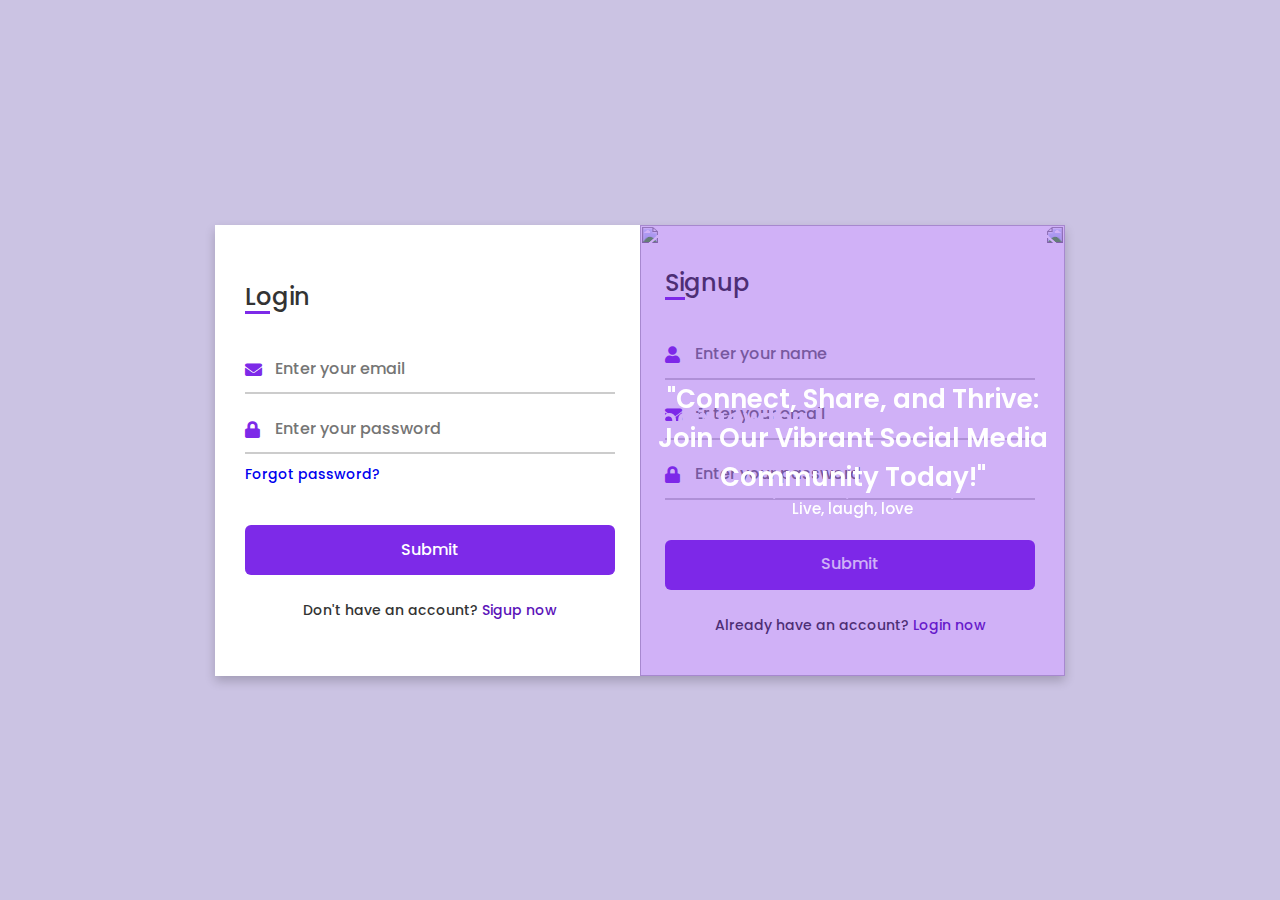
==== index1.html @ 851175fd "Add files via upload" ====
<!DOCTYPE html>
<html lang="en" dir="ltr">
<head>
  <meta charset="UTF-8">
  <title>Login and SignUp Form </title>
  <!-- CSS -->
  <link rel="stylesheet" href="css/style1.css">
  <!-- Fontawesome CDN Link -->
  <link rel="stylesheet" href="https://cdnjs.cloudflare.com/ajax/libs/font-awesome/5.15.3/css/all.min.css">
  <meta name="viewport" content="width=device-width, initial-scale=1.0">
  <!-- Bootstrap CDN Link -->
  <link rel="stylesheet" href="https://cdnjs.cloudflare.com/ajax/libs/twitter-bootstrap/5.1.0/css/bootstrap.min.css" integrity="sha512-qvK8W1xbV1JwNzgTJxPf8jK/wpygX2fLAsHpbKjJ8S8cBsyIwTFM1j3Ov4o4bjf+X9BQgDwn7jK8JGDKz7+ujw==" crossorigin="anonymous" referrerpolicy="no-referrer" />
</head>
<body>
  <!--Flip-->
  <div class="container">
    <div class="row">
      <div class="col-md-6">
        <input type="checkbox" id="flip">
        <div class="cover">
          <div class="front">
            <img src="C:\Users\Lenovo T460s\Desktop\Social Networking Application Website SP22-BSCS-0045\img\front.jpg" alt="">
            <div class="text">
              <span class="text-1">"Connect, Share, and Thrive: <br> Join Our Vibrant Social Media Community Today!"</span>
              <span class="text-2">Live, laugh, love</span>
            </div>
          </div>
          <div class="back">
            <img class="backImg" src="C:\Users\Lenovo T460s\Desktop\Social Networking Application Website SP22-BSCS-0045\img\front.jpg" alt="">
            <div class="text">
              <span class="text-1">Experience social networking like never before</span>
              <span class="text-2">Stay in touch, anytime, anywhere</span>
            </div>
          </div>
        </div>
      </div>
      <!--Login-->
      <div class="col-md-6">
        <div class="forms">
          <div class="form-content">
            <div class="login-form">
              <div class="title">Login</div>
              <form action="index.html">
                <div class="input-boxes">
                  <div class="input-box">
                    <i class="fas fa-envelope"></i>
                    <input type="text" placeholder="Enter your email" required>
                  </div>
                  <div class="input-box">
                    <i class="fas fa-lock"></i>
                    <input type="password" placeholder="Enter your password" required>
                  </div>
                  <div class="text"><a href="#">Forgot password?</a></div>
                  <div class="button input-box">
                    <input type="submit" value="Submit">
                  </div>
                  <div class="text sign-up-text">Don't have an account? <label for="flip">Sigup now</label></div>
                </div>
              </form>
            </div>
            <!--Signup-->
            <div class="signup-form">
              <div class="title">Signup</div>
              <form action="index.html">
                <div class="input-boxes">
              <div class="input-box">
                <i class="fas fa-user"></i>
                <input type="text" placeholder="Enter your name" required>
              </div>
              <div class="input-box">
                <i class="fas fa-envelope"></i>
                <input type="text" placeholder="Enter your email" required>
              </div>
              <div class="input-box">
                <i class="fas fa-lock"></i>
                <input type="password" placeholder="Enter your password" required>
              </div>
              <div class="button input-box">
                <input type="submit" value="Submit">
              </div>
              <div class="text sign-up-text">Already have an account? <label for="flip">Login now</label></div>
            </div>
      </form>
    </div>
    </div>
    </div>
  </div>
</body>
</html>
---- css/style1.css ----
@import url('https://fonts.googleapis.com/css2?family=Poppins:wght@200;300;400;500;600;700&display=swap');
*{
  margin: 0;
  padding: 0;
  box-sizing: border-box;
  font-family: "Poppins" , sans-serif;
}
body{
  min-height: 100vh;
  display: flex;
  align-items: center;
  justify-content: center;
  background: #CBC3E3;
  padding: 30px;
}
.container{
  position: relative;
  max-width: 850px;
  width: 100%;
  background: #fff;
  padding: 40px 30px;
  box-shadow: 0 5px 10px rgba(0,0,0,0.2);
  perspective: 2700px;
}
.container .cover{
  backface-visibility: hidden;
  position: absolute;
  top: 0;
  left: 50%;
  height: 100%;
  width: 50%;
  z-index: 98;
  transition: all 1s ease;
  transform-origin: left;
  transform-style: preserve-3d;
}
.container #flip:checked ~ .cover{
  transform: rotateY(-180deg);
}
 .container .cover .front,
 .container .cover .back{
  position: absolute;
  top: 0;
  left: 0;
  height: 100%;
  width: 100%;
}
.cover .back{
  transform: rotateY(180deg);
}
.container .cover::before,
.container .cover::after{
  content: '';
  position: absolute;
  height: 100%;
  width: 100%;
  background: #7d2ae8;
  opacity: 0.5;
  z-index: 12;
}

.container .cover::before,
.container .cover::after{
  opacity: 0.2;
  transform: rotateY(180deg);
  
}
.container .cover img{
  position: absolute;
  height: 100%;
  width: 100%;
  object-fit: cover;
  z-index: 10;
}
.container .cover .text{
  position: absolute;
  z-index: 130;
  height: 100%;
  width: 100%;
  display: flex;
  flex-direction: column;
  align-items: center;
  justify-content: center;
}
.cover .text .text-1,
.cover .text .text-2{
  font-size: 26px;
  font-weight: 600;
  color: #fff;
  text-align: center;
}
.cover .text .text-2{
  font-size: 15px;
  font-weight: 500;
}
.container .forms{
  height: 100%;
  width: 100%;
  background: #fff;
}
.container .form-content{
  display: flex;
  align-items: center;
  justify-content: space-between;
}
.form-content .login-form,
.form-content .signup-form{
  width: calc(100% / 2 - 25px);
}
.forms .form-content .title{
  position: relative;
  font-size: 24px;
  font-weight: 500;
  color: #333;
}
.forms .form-content .title:before{
  content: '';
  position: absolute;
  left: 0;
  bottom: 0;
  height: 3px;
  width: 25px;
  background: #7d2ae8;
}
.forms .signup-form  .title:before{
  width: 20px;
}
.forms .form-content .input-boxes{
  margin-top: 30px;
}
.forms .form-content .input-box{
  display: flex;
  align-items: center;
  height: 50px;
  width: 100%;
  margin: 10px 0;
  position: relative;
}
.form-content .input-box input{
  height: 100%;
  width: 100%;
  outline: none;
  border: none;
  padding: 0 30px;
  font-size: 16px;
  font-weight: 500;
  border-bottom: 2px solid rgba(0,0,0,0.2);
  transition: all 0.3s ease;
}
.form-content .input-box input:focus,
.form-content .input-box input:valid{
  border-color: #7d2ae8;
}
.form-content .input-box i{
  position: absolute;
  color: #7d2ae8;
  font-size: 17px;
}
.forms .form-content .text{
  font-size: 14px;
  font-weight: 500;
  color: #333;
}
.forms .form-content .text a{
  text-decoration: none;
}
.forms .form-content .text a:hover{
  text-decoration: underline;
}
.forms .form-content .button{
  color: #fff;
  margin-top: 40px;
}
.forms .form-content .button input{
  color: #fff;
  background: #7d2ae8;
  border-radius: 6px;
  padding: 0;
  cursor: pointer;
  transition: all 0.4s ease;
}
.forms .form-content .button input:hover{
  background: #5b13b9;
}
.forms .form-content label{
  color: #5b13b9;
  cursor: pointer;
}
.forms .form-content label:hover{
  text-decoration: underline;
}
.forms .form-content .login-text,
.forms .form-content .sign-up-text{
  text-align: center;
  margin-top: 25px;
}
.container #flip{
  display: none;
}
@media (max-width: 730px) {
  .container .cover{
    display: none;
  }
  .form-content .login-form,
  .form-content .signup-form{
    width: 100%;
  }
  .form-content .signup-form{
    display: none;
  }
  .container #flip:checked ~ .forms .signup-form{
    display: block;
  }
  .container #flip:checked ~ .forms .login-form{
    display: none;
  }
}
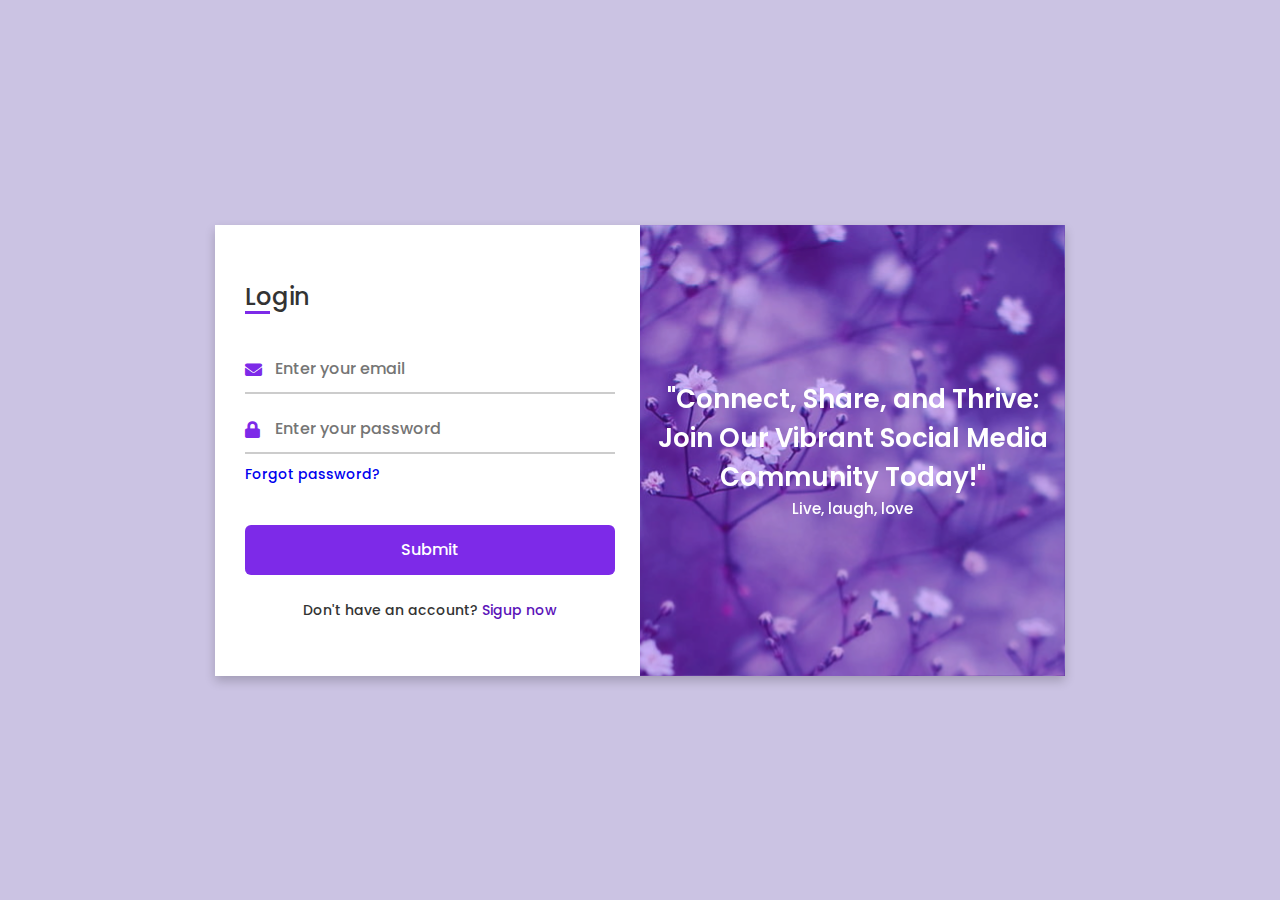
==== commit c34f5c4d: "Update index1.html" ====
--- a/index1.html
+++ b/index1.html
@@ -19,14 +19,14 @@
         <input type="checkbox" id="flip">
         <div class="cover">
           <div class="front">
-            <img src="C:\Users\Lenovo T460s\Desktop\Social Networking Application Website SP22-BSCS-0045\img\front.jpg" alt="">
+            <img src="img\front.jpg" alt="">
             <div class="text">
               <span class="text-1">"Connect, Share, and Thrive: <br> Join Our Vibrant Social Media Community Today!"</span>
               <span class="text-2">Live, laugh, love</span>
             </div>
           </div>
           <div class="back">
-            <img class="backImg" src="C:\Users\Lenovo T460s\Desktop\Social Networking Application Website SP22-BSCS-0045\img\front.jpg" alt="">
+            <img class="backImg" src="img\front.jpg" alt="">
             <div class="text">
               <span class="text-1">Experience social networking like never before</span>
               <span class="text-2">Stay in touch, anytime, anywhere</span>
